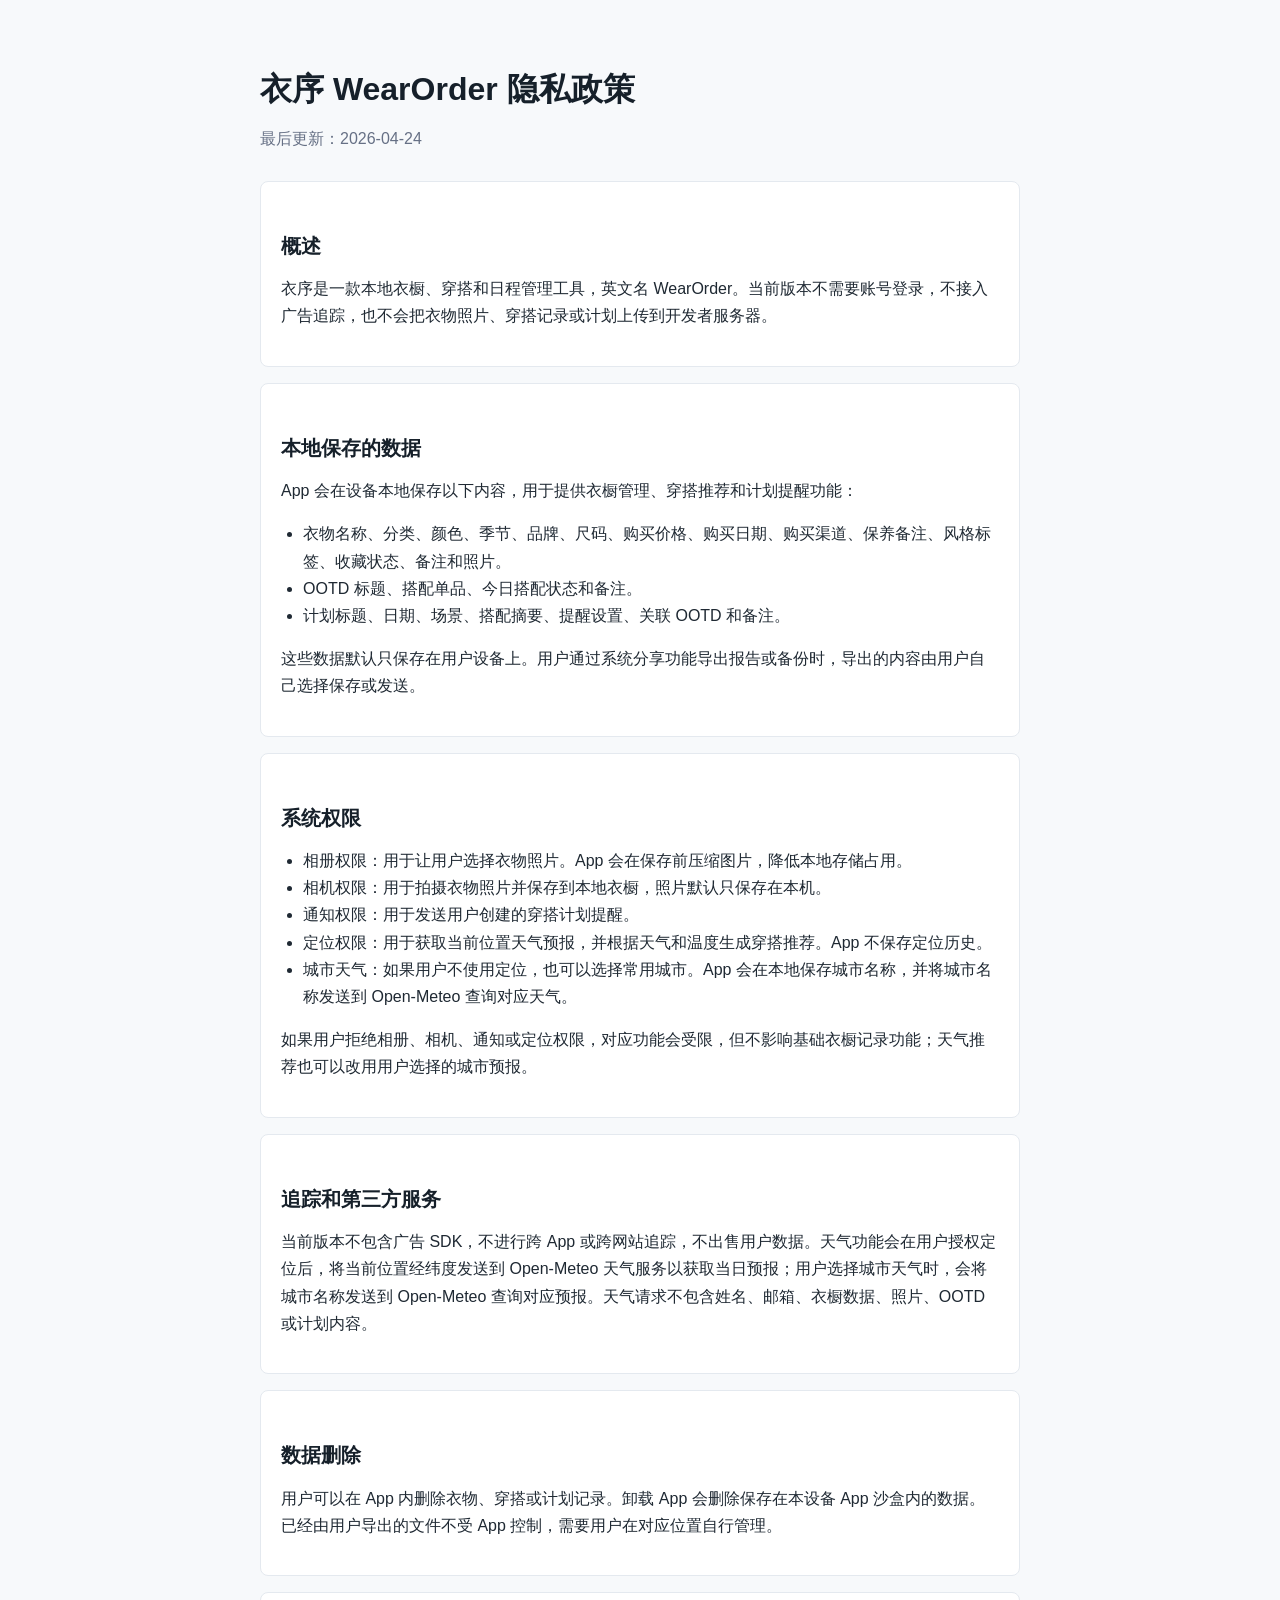
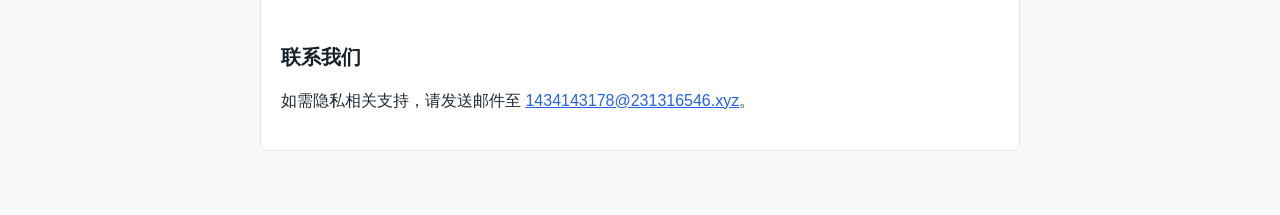
==== docs/privacy-policy.html @ aa96adb0 "Prepare WearOrder internal TestFlight baseline" ====
<!doctype html>
<html lang="zh-Hans">
<head>
  <meta charset="utf-8">
  <meta name="viewport" content="width=device-width, initial-scale=1">
  <title>衣序 WearOrder 隐私政策</title>
  <style>
    body {
      margin: 0;
      font-family: -apple-system, BlinkMacSystemFont, "Segoe UI", sans-serif;
      color: #1f2933;
      background: #f7f9fb;
      line-height: 1.7;
    }
    main {
      max-width: 760px;
      margin: 0 auto;
      padding: 48px 20px;
    }
    h1, h2 {
      color: #16202a;
      line-height: 1.25;
    }
    h1 {
      font-size: 32px;
      margin-bottom: 8px;
    }
    h2 {
      font-size: 20px;
      margin-top: 32px;
    }
    .updated {
      color: #667085;
      margin-bottom: 28px;
    }
    section {
      background: #ffffff;
      border: 1px solid #e4e9ef;
      border-radius: 8px;
      padding: 20px;
      margin: 16px 0;
    }
    ul {
      padding-left: 22px;
    }
    a {
      color: #2563eb;
    }
  </style>
</head>
<body>
  <main>
    <h1>衣序 WearOrder 隐私政策</h1>
    <p class="updated">最后更新：2026-04-24</p>

    <section>
      <h2>概述</h2>
      <p>衣序是一款本地衣橱、穿搭和日程管理工具，英文名 WearOrder。当前版本不需要账号登录，不接入广告追踪，也不会把衣物照片、穿搭记录或计划上传到开发者服务器。</p>
    </section>

    <section>
      <h2>本地保存的数据</h2>
      <p>App 会在设备本地保存以下内容，用于提供衣橱管理、穿搭推荐和计划提醒功能：</p>
      <ul>
        <li>衣物名称、分类、颜色、季节、品牌、尺码、购买价格、购买日期、购买渠道、保养备注、风格标签、收藏状态、备注和照片。</li>
        <li>OOTD 标题、搭配单品、今日搭配状态和备注。</li>
        <li>计划标题、日期、场景、搭配摘要、提醒设置、关联 OOTD 和备注。</li>
      </ul>
      <p>这些数据默认只保存在用户设备上。用户通过系统分享功能导出报告或备份时，导出的内容由用户自己选择保存或发送。</p>
    </section>

    <section>
      <h2>系统权限</h2>
      <ul>
        <li>相册权限：用于让用户选择衣物照片。App 会在保存前压缩图片，降低本地存储占用。</li>
        <li>相机权限：用于拍摄衣物照片并保存到本地衣橱，照片默认只保存在本机。</li>
        <li>通知权限：用于发送用户创建的穿搭计划提醒。</li>
        <li>定位权限：用于获取当前位置天气预报，并根据天气和温度生成穿搭推荐。App 不保存定位历史。</li>
        <li>城市天气：如果用户不使用定位，也可以选择常用城市。App 会在本地保存城市名称，并将城市名称发送到 Open-Meteo 查询对应天气。</li>
      </ul>
      <p>如果用户拒绝相册、相机、通知或定位权限，对应功能会受限，但不影响基础衣橱记录功能；天气推荐也可以改用用户选择的城市预报。</p>
    </section>

    <section>
      <h2>追踪和第三方服务</h2>
      <p>当前版本不包含广告 SDK，不进行跨 App 或跨网站追踪，不出售用户数据。天气功能会在用户授权定位后，将当前位置经纬度发送到 Open-Meteo 天气服务以获取当日预报；用户选择城市天气时，会将城市名称发送到 Open-Meteo 查询对应预报。天气请求不包含姓名、邮箱、衣橱数据、照片、OOTD 或计划内容。</p>
    </section>

    <section>
      <h2>数据删除</h2>
      <p>用户可以在 App 内删除衣物、穿搭或计划记录。卸载 App 会删除保存在本设备 App 沙盒内的数据。已经由用户导出的文件不受 App 控制，需要用户在对应位置自行管理。</p>
    </section>

    <section>
      <h2>联系我们</h2>
      <p>如需隐私相关支持，请发送邮件至 <a href="mailto:1434143178@231316546.xyz">1434143178@231316546.xyz</a>。</p>
    </section>
  </main>
</body>
</html>
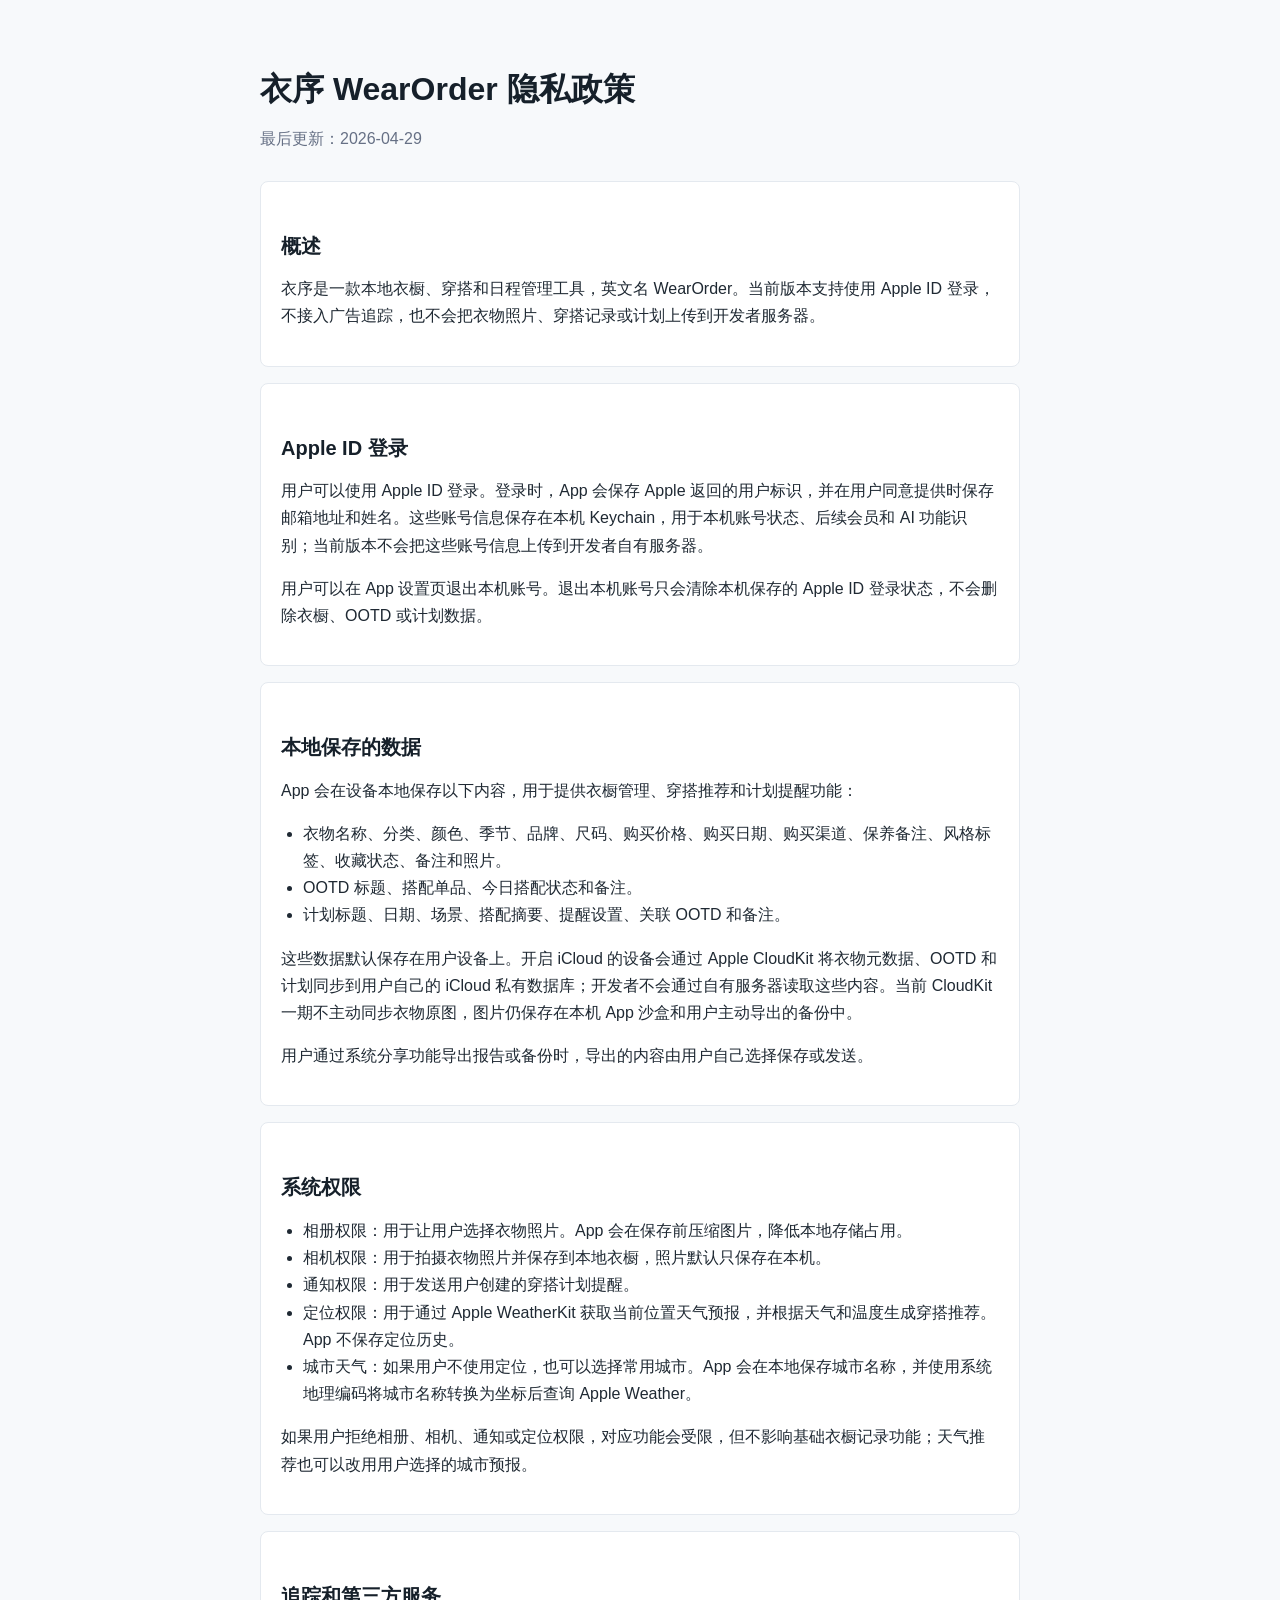
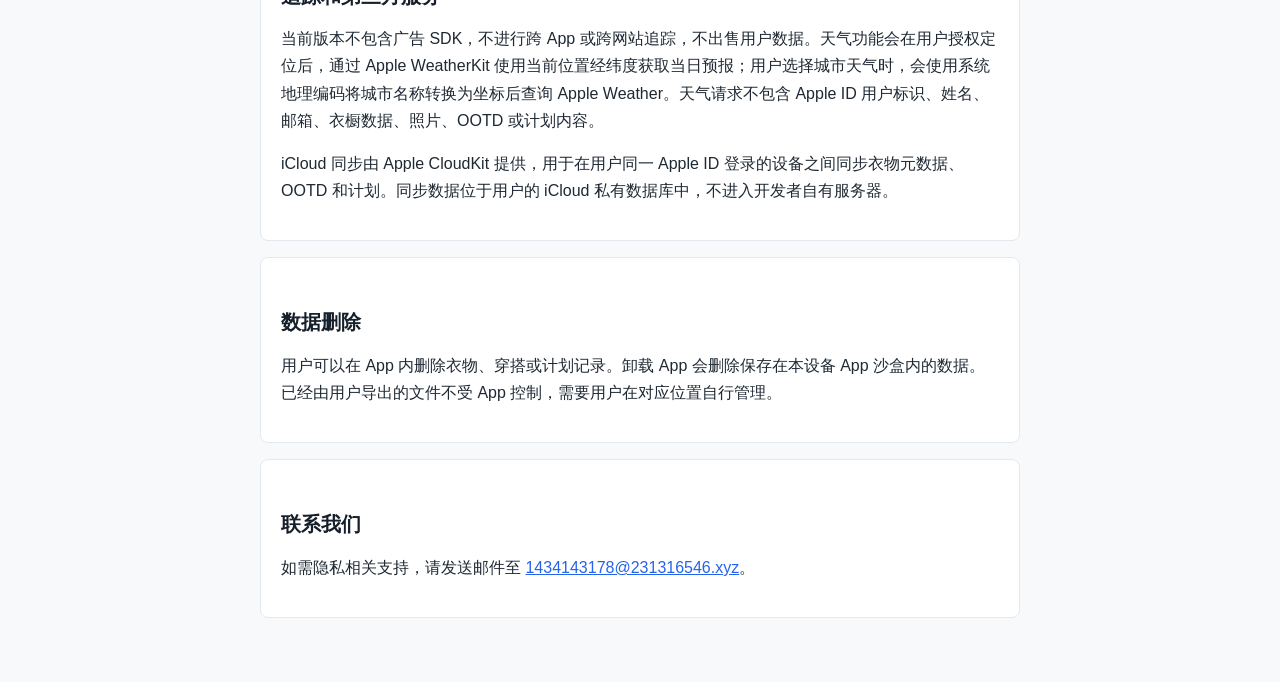
==== commit c162ae21: "Prepare WearOrder TestFlight build" ====
--- a/docs/privacy-policy.html
+++ b/docs/privacy-policy.html
@@ -51,11 +51,17 @@
 <body>
   <main>
     <h1>衣序 WearOrder 隐私政策</h1>
-    <p class="updated">最后更新：2026-04-24</p>
+    <p class="updated">最后更新：2026-04-29</p>
 
     <section>
       <h2>概述</h2>
-      <p>衣序是一款本地衣橱、穿搭和日程管理工具，英文名 WearOrder。当前版本不需要账号登录，不接入广告追踪，也不会把衣物照片、穿搭记录或计划上传到开发者服务器。</p>
+      <p>衣序是一款本地衣橱、穿搭和日程管理工具，英文名 WearOrder。当前版本支持使用 Apple ID 登录，不接入广告追踪，也不会把衣物照片、穿搭记录或计划上传到开发者服务器。</p>
+    </section>
+
+    <section>
+      <h2>Apple ID 登录</h2>
+      <p>用户可以使用 Apple ID 登录。登录时，App 会保存 Apple 返回的用户标识，并在用户同意提供时保存邮箱地址和姓名。这些账号信息保存在本机 Keychain，用于本机账号状态、后续会员和 AI 功能识别；当前版本不会把这些账号信息上传到开发者自有服务器。</p>
+      <p>用户可以在 App 设置页退出本机账号。退出本机账号只会清除本机保存的 Apple ID 登录状态，不会删除衣橱、OOTD 或计划数据。</p>
     </section>
 
     <section>
@@ -66,7 +72,8 @@
         <li>OOTD 标题、搭配单品、今日搭配状态和备注。</li>
         <li>计划标题、日期、场景、搭配摘要、提醒设置、关联 OOTD 和备注。</li>
       </ul>
-      <p>这些数据默认只保存在用户设备上。用户通过系统分享功能导出报告或备份时，导出的内容由用户自己选择保存或发送。</p>
+      <p>这些数据默认保存在用户设备上。开启 iCloud 的设备会通过 Apple CloudKit 将衣物元数据、OOTD 和计划同步到用户自己的 iCloud 私有数据库；开发者不会通过自有服务器读取这些内容。当前 CloudKit 一期不主动同步衣物原图，图片仍保存在本机 App 沙盒和用户主动导出的备份中。</p>
+      <p>用户通过系统分享功能导出报告或备份时，导出的内容由用户自己选择保存或发送。</p>
     </section>
 
     <section>
@@ -75,15 +82,16 @@
         <li>相册权限：用于让用户选择衣物照片。App 会在保存前压缩图片，降低本地存储占用。</li>
         <li>相机权限：用于拍摄衣物照片并保存到本地衣橱，照片默认只保存在本机。</li>
         <li>通知权限：用于发送用户创建的穿搭计划提醒。</li>
-        <li>定位权限：用于获取当前位置天气预报，并根据天气和温度生成穿搭推荐。App 不保存定位历史。</li>
-        <li>城市天气：如果用户不使用定位，也可以选择常用城市。App 会在本地保存城市名称，并将城市名称发送到 Open-Meteo 查询对应天气。</li>
+        <li>定位权限：用于通过 Apple WeatherKit 获取当前位置天气预报，并根据天气和温度生成穿搭推荐。App 不保存定位历史。</li>
+        <li>城市天气：如果用户不使用定位，也可以选择常用城市。App 会在本地保存城市名称，并使用系统地理编码将城市名称转换为坐标后查询 Apple Weather。</li>
       </ul>
       <p>如果用户拒绝相册、相机、通知或定位权限，对应功能会受限，但不影响基础衣橱记录功能；天气推荐也可以改用用户选择的城市预报。</p>
     </section>
 
     <section>
       <h2>追踪和第三方服务</h2>
-      <p>当前版本不包含广告 SDK，不进行跨 App 或跨网站追踪，不出售用户数据。天气功能会在用户授权定位后，将当前位置经纬度发送到 Open-Meteo 天气服务以获取当日预报；用户选择城市天气时，会将城市名称发送到 Open-Meteo 查询对应预报。天气请求不包含姓名、邮箱、衣橱数据、照片、OOTD 或计划内容。</p>
+      <p>当前版本不包含广告 SDK，不进行跨 App 或跨网站追踪，不出售用户数据。天气功能会在用户授权定位后，通过 Apple WeatherKit 使用当前位置经纬度获取当日预报；用户选择城市天气时，会使用系统地理编码将城市名称转换为坐标后查询 Apple Weather。天气请求不包含 Apple ID 用户标识、姓名、邮箱、衣橱数据、照片、OOTD 或计划内容。</p>
+      <p>iCloud 同步由 Apple CloudKit 提供，用于在用户同一 Apple ID 登录的设备之间同步衣物元数据、OOTD 和计划。同步数据位于用户的 iCloud 私有数据库中，不进入开发者自有服务器。</p>
     </section>
 
     <section>
